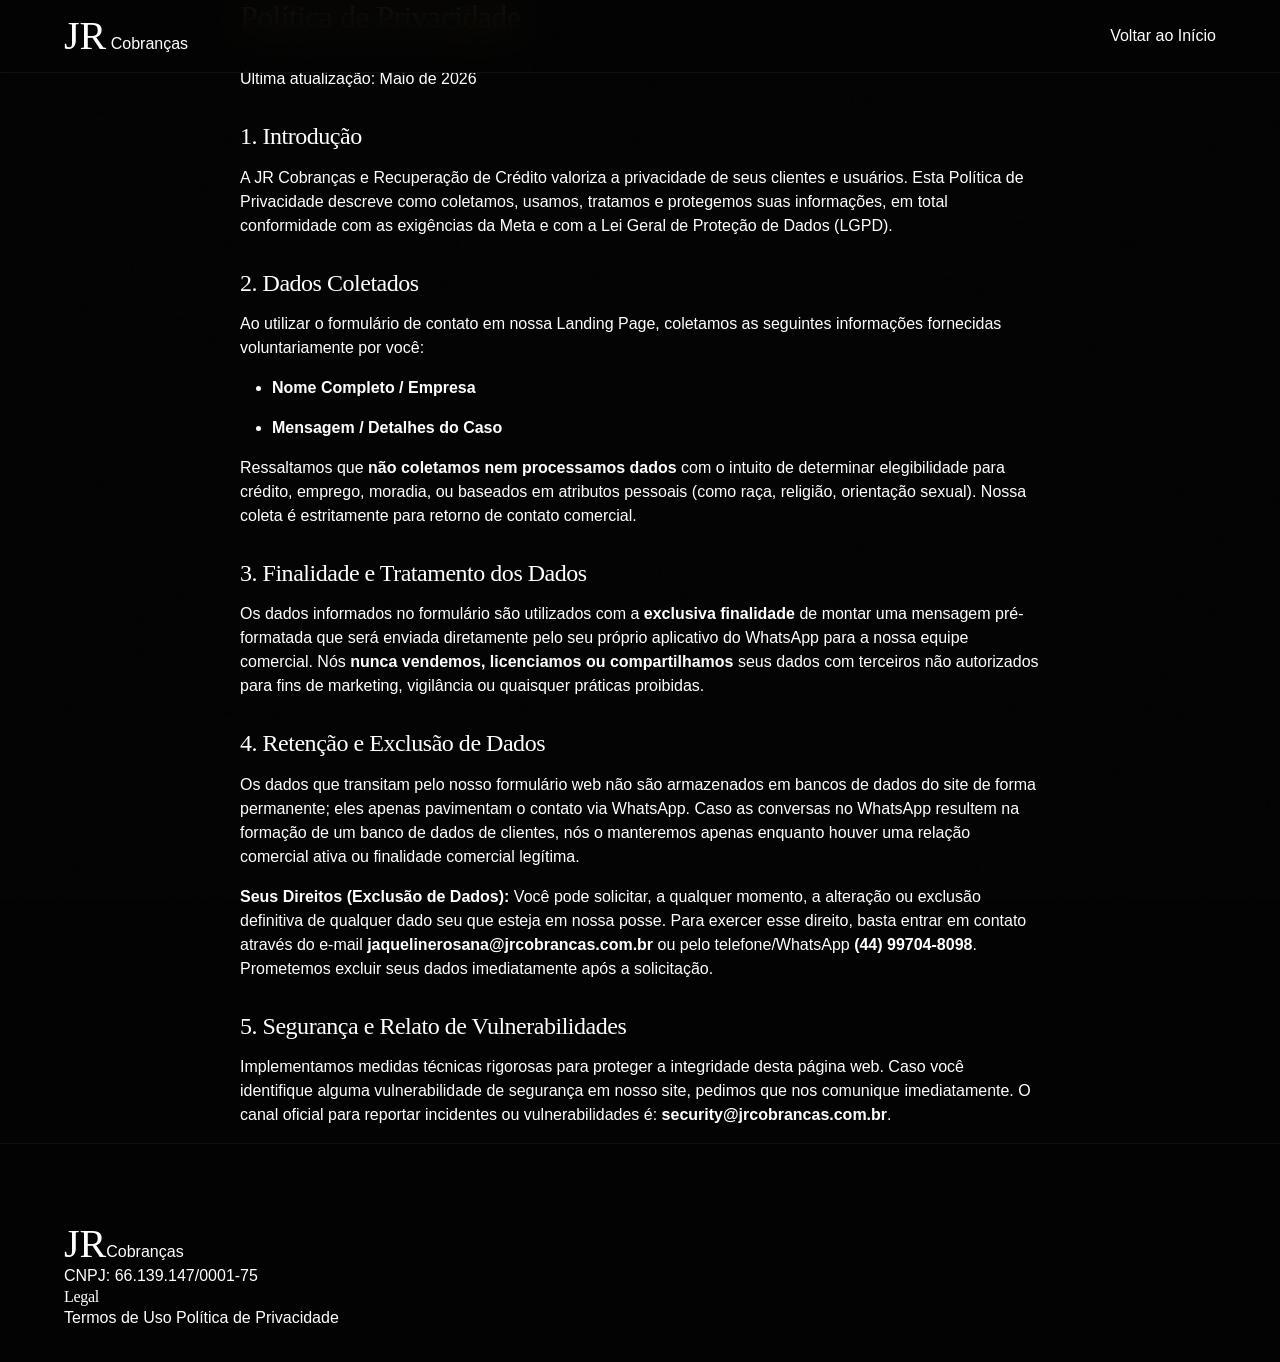
==== privacidade.html @ 99a07d79 "Initial commit with premium redesign and bug fixes" ====
<!DOCTYPE html>
<html lang="pt-BR">
<head>
    <meta charset="UTF-8">
    <meta name="viewport" content="width=device-width, initial-scale=1.0">
    <title>Política de Privacidade | JR Cobranças</title>
    <link rel="preconnect" href="https://fonts.googleapis.com">
    <link rel="preconnect" href="https://fonts.gstatic.com" crossorigin>
    <link href="https://fonts.googleapis.com/css2?family=Playfair+Display:ital,wght@0,400..900;1,400..900&family=Plus+Jakarta+Sans:ital,wght@0,300..800;1,300..800&display=swap" rel="stylesheet">
    <link rel="stylesheet" href="./styles.css">
    <style>
        .legal-content {
            padding: calc(var(--spacing-2xl) + 2rem) 0 var(--spacing-2xl);
            max-width: 800px;
            margin: 0 auto;
        }
        .legal-content h1 { margin-bottom: 2rem; color: var(--accent-gold); }
        .legal-content h2 { margin: 2rem 0 1rem; font-size: 1.5rem; }
        .legal-content p, .legal-content li { margin-bottom: 1rem; color: var(--text-muted); }
        .legal-content ul { margin-left: 2rem; margin-bottom: 1rem; }
    </style>
</head>
<body>
    <header class="navbar scrolled">
        <div class="container nav-content">
            <a href="./index.html" class="logo">
                <span class="logo-jr">JR</span>
                <span class="logo-text">Cobranças</span>
            </a>
            <a href="./index.html" class="btn-secondary">Voltar ao Início</a>
        </div>
    </header>

    <main class="container legal-content reveal active">
        <h1>Política de Privacidade</h1>
        <p>Última atualização: Maio de 2026</p>

        <h2>1. Introdução</h2>
        <p>A JR Cobranças e Recuperação de Crédito valoriza a privacidade de seus clientes e usuários. Esta Política de Privacidade descreve como coletamos, usamos, tratamos e protegemos suas informações, em total conformidade com as exigências da Meta e com a Lei Geral de Proteção de Dados (LGPD).</p>

        <h2>2. Dados Coletados</h2>
        <p>Ao utilizar o formulário de contato em nossa Landing Page, coletamos as seguintes informações fornecidas voluntariamente por você:</p>
        <ul>
            <li><strong>Nome Completo / Empresa</strong></li>
            <li><strong>Mensagem / Detalhes do Caso</strong></li>
        </ul>
        <p>Ressaltamos que <strong>não coletamos nem processamos dados</strong> com o intuito de determinar elegibilidade para crédito, emprego, moradia, ou baseados em atributos pessoais (como raça, religião, orientação sexual). Nossa coleta é estritamente para retorno de contato comercial.</p>

        <h2>3. Finalidade e Tratamento dos Dados</h2>
        <p>Os dados informados no formulário são utilizados com a <strong>exclusiva finalidade</strong> de montar uma mensagem pré-formatada que será enviada diretamente pelo seu próprio aplicativo do WhatsApp para a nossa equipe comercial. Nós <strong>nunca vendemos, licenciamos ou compartilhamos</strong> seus dados com terceiros não autorizados para fins de marketing, vigilância ou quaisquer práticas proibidas.</p>

        <h2>4. Retenção e Exclusão de Dados</h2>
        <p>Os dados que transitam pelo nosso formulário web não são armazenados em bancos de dados do site de forma permanente; eles apenas pavimentam o contato via WhatsApp. Caso as conversas no WhatsApp resultem na formação de um banco de dados de clientes, nós o manteremos apenas enquanto houver uma relação comercial ativa ou finalidade comercial legítima.</p>
        <p><strong>Seus Direitos (Exclusão de Dados):</strong> Você pode solicitar, a qualquer momento, a alteração ou exclusão definitiva de qualquer dado seu que esteja em nossa posse. Para exercer esse direito, basta entrar em contato através do e-mail <strong>jaquelinerosana@jrcobrancas.com.br</strong> ou pelo telefone/WhatsApp <strong>(44) 99704-8098</strong>. Prometemos excluir seus dados imediatamente após a solicitação.</p>

        <h2>5. Segurança e Relato de Vulnerabilidades</h2>
        <p>Implementamos medidas técnicas rigorosas para proteger a integridade desta página web. Caso você identifique alguma vulnerabilidade de segurança em nosso site, pedimos que nos comunique imediatamente. O canal oficial para reportar incidentes ou vulnerabilidades é: <strong>security@jrcobrancas.com.br</strong>.</p>
    </main>

    <footer class="site-footer">
        <div class="container footer-grid">
            <div class="footer-brand">
                <div class="logo"><span class="logo-jr">JR</span><span class="logo-text">Cobranças</span></div>
                <p>CNPJ: 66.139.147/0001-75</p>
            </div>
            <div class="footer-links">
                <h4>Legal</h4>
                <a href="./termos.html">Termos de Uso</a>
                <a href="./privacidade.html">Política de Privacidade</a>
            </div>
        </div>
    </footer>
</body>
</html>
---- styles.css ----
/* 
 * JR Cobranças - Ultra-Premium Design System
 * Theme: Luxury Brutalism & Dynamic Obisidian
 */

:root {
    /* Obsidian & Gold Palette */
    --bg-obsidian: #030303;
    --bg-surface: rgba(15, 15, 15, 0.4);
    --bg-panel: rgba(20, 20, 20, 0.6);
    
    --border-glass: rgba(255, 255, 255, 0.05);
    --border-gold: rgba(212, 175, 55, 0.3);
    
    --text-primary: #FFFFFF;
    --text-secondary: #A1A1AA;
    
    --accent-gold: #D4AF37;
    --accent-bronze: #CD7F32;
    --accent-glow: rgba(212, 175, 55, 0.15);
    
    /* Typography */
    --font-display: 'Fraunces', serif;
    --font-body: 'Outfit', sans-serif;
    
    /* Spacing */
    --space-sm: 1rem;
    --space-md: 2rem;
    --space-lg: 4rem;
    --space-xl: 8rem;
    --space-2xl: 12rem;
    
    /* Animation Timing */
    --ease-out-expo: cubic-bezier(0.16, 1, 0.3, 1);
}

/* Reset & Base */
* {
    margin: 0;
    padding: 0;
    box-sizing: border-box;
}

html {
    scroll-behavior: smooth;
    background-color: var(--bg-obsidian);
}

body {
    background-color: var(--bg-obsidian);
    color: var(--text-primary);
    font-family: var(--font-body);
    font-weight: 300;
    line-height: 1.5;
    overflow-x: hidden;
    position: relative;
    -webkit-font-smoothing: antialiased;
}

/* Noise Texture Overlay */
body::before {
    content: '';
    position: fixed;
    top: 0; left: 0; width: 100vw; height: 100vh;
    pointer-events: none;
    z-index: 9999;
    opacity: 0.04;
    mix-blend-mode: overlay;
    background: url('data:image/svg+xml;utf8,<svg viewBox="0 0 200 200" xmlns="http://www.w3.org/2000/svg"><filter id="noiseFilter"><feTurbulence type="fractalNoise" baseFrequency="0.65" numOctaves="3" stitchTiles="stitch"/></filter><rect width="100%" height="100%" filter="url(%23noiseFilter)"/></svg>');
}

/* Typography */
h1, h2, h3, h4 {
    font-family: var(--font-display);
    font-weight: 300;
    line-height: 1.1;
    letter-spacing: -0.02em;
}

em {
    font-style: italic;
    color: var(--accent-gold);
    font-weight: 400;
}

.overline {
    font-family: var(--font-body);
    text-transform: uppercase;
    letter-spacing: 0.2em;
    font-size: 0.8rem;
    color: var(--accent-gold);
    margin-bottom: 1.5rem;
}

a {
    color: inherit;
    text-decoration: none;
}

.hover-underline {
    position: relative;
    padding-bottom: 4px;
}

.hover-underline::after {
    content: '';
    position: absolute;
    bottom: 0; left: 0;
    width: 0%; height: 1px;
    background-color: var(--accent-gold);
    transition: width 0.4s var(--ease-out-expo);
}

.hover-underline:hover::after {
    width: 100%;
}

.container {
    width: 100%;
    max-width: 1400px;
    margin: 0 auto;
    padding: 0 5%;
}

/* Buttons */
.btn-solid, .btn-outline {
    display: inline-flex;
    align-items: center;
    justify-content: center;
    padding: 1.25rem 2.5rem;
    font-family: var(--font-body);
    font-weight: 500;
    font-size: 0.95rem;
    letter-spacing: 0.05em;
    border-radius: 0;
    transition: all 0.5s var(--ease-out-expo);
    position: relative;
    overflow: hidden;
    cursor: pointer;
}

.btn-solid {
    background: var(--text-primary);
    color: var(--bg-obsidian);
    border: 1px solid var(--text-primary);
}

.btn-solid:hover {
    background: transparent;
    color: var(--text-primary);
}

.btn-outline {
    background: transparent;
    color: var(--text-primary);
    border: 1px solid var(--border-glass);
    backdrop-filter: blur(10px);
}

.btn-outline:hover {
    border-color: var(--accent-gold);
    background: rgba(212, 175, 55, 0.05);
}

/* Navbar */
.navbar {
    position: fixed;
    top: 0; left: 0; width: 100%;
    padding: 2rem 0;
    z-index: 1000;
    transition: all 0.5s var(--ease-out-expo);
}

.navbar.scrolled {
    padding: 1rem 0;
    background: rgba(3, 3, 3, 0.85);
    backdrop-filter: blur(20px);
    border-bottom: 1px solid var(--border-glass);
}

.nav-content {
    display: flex;
    justify-content: space-between;
    align-items: center;
}

.logo-jr {
    font-family: var(--font-display);
    font-size: 2.5rem;
    font-weight: 400;
    color: var(--text-primary);
    line-height: 1;
}

.nav-links {
    display: flex;
    gap: 3rem;
}

.nav-links a {
    font-size: 0.9rem;
    color: var(--text-secondary);
}

.nav-links a:hover {
    color: var(--text-primary);
}

/* Background Animated Orbs */
.glow-orb {
    position: absolute;
    border-radius: 50%;
    filter: blur(100px);
    z-index: -1;
    opacity: 0.4;
    animation: float 20s infinite ease-in-out alternate;
}

.orb-1 {
    width: 600px; height: 600px;
    background: radial-gradient(circle, var(--accent-gold), transparent 70%);
    top: -10%; left: -10%;
}

.orb-2 {
    width: 500px; height: 500px;
    background: radial-gradient(circle, var(--accent-bronze), transparent 70%);
    bottom: 20%; right: -10%;
    animation-delay: -5s;
}

@keyframes float {
    0% { transform: translate(0, 0) scale(1); }
    100% { transform: translate(100px, 150px) scale(1.2); }
}

/* Flashlight Mouse Tracker */
#flashlight {
    position: fixed;
    top: 0; left: 0;
    width: 400px; height: 400px;
    border-radius: 50%;
    background: radial-gradient(circle, rgba(255,255,255,0.03) 0%, transparent 60%);
    pointer-events: none;
    transform: translate(-50%, -50%);
    z-index: 999;
    mix-blend-mode: screen;
}

/* Hero Section */
.hero {
    min-height: 100vh;
    display: flex;
    align-items: center;
    padding-top: var(--space-xl);
}

.hero-grid {
    display: grid;
    grid-template-columns: 1.2fr 0.8fr;
    gap: 4rem;
    align-items: center;
}

.hero h1 {
    font-size: clamp(2.5rem, 8vw, 7.5rem);
    margin-bottom: var(--space-md);
}

.hero-sub {
    font-size: clamp(1rem, 1.5vw, 1.25rem);
    color: var(--text-secondary);
    max-width: 80%;
    margin-bottom: var(--space-lg);
}

.hero-visual {
    position: relative;
    height: 600px;
    display: flex;
    align-items: center;
    justify-content: center;
}

.glass-art {
    width: 100%; height: 100%;
    background: linear-gradient(135deg, rgba(255,255,255,0.05), rgba(255,255,255,0));
    border: 1px solid var(--border-glass);
    backdrop-filter: blur(20px);
    border-radius: 2px;
    display: flex;
    align-items: center;
    justify-content: center;
    overflow: hidden;
}

.gold-ring {
    width: 250px; height: 250px;
    border: 1px solid var(--accent-gold);
    border-radius: 50%;
    position: relative;
    animation: rotate 30s linear infinite;
}

.gold-ring::before {
    content: '';
    position: absolute;
    top: -5px; left: 50%;
    width: 10px; height: 10px;
    background: var(--text-primary);
    border-radius: 50%;
    box-shadow: 0 0 20px var(--text-primary);
}

@keyframes rotate { 100% { transform: rotate(360deg); } }

/* Services (Bento Grid) */
.services {
    padding: var(--space-2xl) 0;
    position: relative;
}

.large-heading {
    font-size: clamp(2rem, 6vw, 5rem);
    margin-bottom: 1rem;
}

.section-heading p {
    color: var(--text-secondary);
    font-size: 1.2rem;
    margin-bottom: var(--space-xl);
}

.services-bento {
    display: grid;
    grid-template-columns: repeat(3, 1fr);
    grid-template-rows: repeat(2, 300px);
    gap: 2px; /* Brutalist sharp gaps */
    background: var(--border-glass);
    border: 1px solid var(--border-glass);
}

.glass-panel {
    background: var(--bg-obsidian);
    padding: 3rem;
    position: relative;
    overflow: hidden;
    transition: background 0.5s var(--ease-out-expo);
}

.glass-panel:hover {
    background: #080808;
}

.bento-large {
    grid-column: span 2;
    grid-row: span 2;
}

.bento-num {
    display: block;
    font-family: var(--font-body);
    font-size: 0.8rem;
    color: var(--accent-gold);
    margin-bottom: 1.5rem;
}

.glass-panel h3 {
    font-size: 2rem;
    margin-bottom: 1.5rem;
}

.glass-panel p {
    color: var(--text-secondary);
    font-size: 1rem;
    max-width: 400px;
}

/* Contact Section */
.contact {
    padding: var(--space-xl) 0 var(--space-2xl);
}

.contact-wrapper {
    display: grid;
    grid-template-columns: 1fr 1fr;
    gap: 0;
    background: transparent;
    border: 1px solid var(--border-glass);
    padding: 0;
}

.contact-info {
    padding: 4rem;
    background: rgba(10, 10, 10, 0.5);
    backdrop-filter: blur(10px);
    border-right: 1px solid var(--border-glass);
    overflow: hidden;
}

.contact-info h2 {
    font-size: clamp(2rem, 5vw, 3rem);
    margin-bottom: 2rem;
}

.contact-info p {
    color: var(--text-secondary);
    margin-bottom: 4rem;
    font-size: 1.1rem;
}

.detail-item {
    margin-bottom: 2rem;
}

.detail-item .label {
    display: block;
    font-size: 0.75rem;
    text-transform: uppercase;
    color: var(--accent-gold);
    letter-spacing: 0.1em;
    margin-bottom: 0.5rem;
}

.detail-item .value {
    font-family: var(--font-display);
    font-size: 1.1rem;
    color: var(--text-primary);
    word-break: break-word;
    overflow-wrap: anywhere;
}

.contact-form-area {
    padding: 4rem;
    background: var(--bg-obsidian);
    overflow: hidden;
}

.premium-form {
    display: flex;
    flex-direction: column;
    height: 100%;
}

.input-group {
    position: relative;
    margin-bottom: 3rem;
}

.input-group input,
.input-group textarea {
    width: 100%;
    background: transparent;
    border: none;
    border-bottom: 1px solid var(--border-glass);
    color: var(--text-primary);
    font-family: var(--font-body);
    font-size: 1.25rem;
    padding: 1rem 0;
    outline: none;
    resize: none;
}

.input-group label {
    position: absolute;
    top: 1rem; left: 0;
    color: var(--text-secondary);
    font-size: 1.25rem;
    pointer-events: none;
    transition: all 0.3s var(--ease-out-expo);
}

.input-group input:focus ~ label,
.input-group input:not(:placeholder-shown) ~ label,
.input-group textarea:focus ~ label,
.input-group textarea:not(:placeholder-shown) ~ label {
    top: -1.5rem;
    font-size: 0.8rem;
    color: var(--accent-gold);
}

.line-focus {
    position: absolute;
    bottom: 0; left: 0;
    width: 0; height: 1px;
    background: var(--accent-gold);
    transition: width 0.5s var(--ease-out-expo);
}

.input-group input:focus ~ .line-focus,
.input-group textarea:focus ~ .line-focus {
    width: 100%;
}

.btn-submit {
    margin-top: auto;
    width: 100%;
    justify-content: space-between;
}

.privacy-note {
    margin-top: 1.5rem;
    font-size: 0.8rem;
    color: #555;
}

.privacy-note a {
    color: var(--text-secondary);
    text-decoration: underline;
}

/* Footer */
.site-footer {
    border-top: 1px solid var(--border-glass);
    padding: 5rem 0 2rem;
}

.footer-content {
    display: grid;
    grid-template-columns: 2fr 1fr 1fr;
    gap: 4rem;
    margin-bottom: 4rem;
}

.brand-col p {
    color: var(--text-secondary);
    margin-top: 1.5rem;
    max-width: 300px;
}

.footer-col h4 {
    font-family: var(--font-body);
    font-size: 0.8rem;
    text-transform: uppercase;
    letter-spacing: 0.1em;
    color: var(--text-secondary);
    margin-bottom: 1.5rem;
}

.footer-col a, .footer-col p {
    display: block;
    margin-bottom: 0.5rem;
    color: var(--text-primary);
    font-size: 0.95rem;
}

.security-txt { color: #f87171 !important; }
.cnpj-txt { color: var(--text-secondary) !important; margin-top: 2rem !important; }

.meta-disclaimer {
    border-top: 1px solid var(--border-glass);
    padding-top: 2rem;
    text-align: center;
}

.meta-disclaimer p {
    font-size: 0.75rem;
    color: #555;
    max-width: 800px;
    margin: 0 auto 1rem;
}

.meta-disclaimer .copyright {
    color: #444;
}

/* Staggered Reveals & Animation Classes */
.reveal, .reveal-cascade {
    opacity: 0;
    transform: translateY(40px);
    transition: opacity 1s var(--ease-out-expo), transform 1s var(--ease-out-expo);
}

.reveal.active, .reveal-cascade.active {
    opacity: 1;
    transform: translateY(0);
}

/* Responsive */
@media (max-width: 1024px) {
    /* Hero: uma coluna, sem coluna fantasma */
    .hero-grid {
        grid-template-columns: 1fr;
        grid-template-rows: auto;
        text-align: center;
    }
    .hero-visual {
        display: none !important;
        width: 0;
        height: 0;
        overflow: hidden;
    }
    .hero-sub { margin: 0 auto 2rem; }

    /* Serviços em coluna */
    .services-bento {
        grid-template-columns: 1fr;
        grid-template-rows: auto;
    }
    .bento-large { grid-column: span 1; grid-row: span 1; }

    /* Contato em coluna */
    .contact-wrapper { grid-template-columns: 1fr; }
    .contact-info { border-right: none; border-bottom: 1px solid var(--border-glass); }
}

@media (max-width: 768px) {
    :root {
        --space-xl: 3rem;
        --space-2xl: 4rem;
    }

    /* Evitar overflow horizontal */
    html, body { overflow-x: hidden; max-width: 100vw; }

    /* Ocultar elementos desktop */
    .nav-links { display: none; }
    .navbar .btn-outline { display: none; }

    /* ── Menu Mobile Hambúrguer (DOM injection) ───── */
    .mobile-menu-btn {
        display: flex;
        flex-direction: column;
        gap: 6px;
        background: none;
        border: none;
        cursor: pointer;
        padding: 4px;
        z-index: 1100;
    }

    .mobile-menu-btn .bar {
        display: block;
        width: 28px;
        height: 2px;
        background-color: var(--text-primary);
        transition: transform 0.35s var(--ease-out-expo), opacity 0.35s ease;
        transform-origin: center;
    }

    .mobile-menu-btn.open .bar:nth-child(1) { transform: translateY(8px) rotate(45deg); }
    .mobile-menu-btn.open .bar:nth-child(2) { opacity: 0; transform: scaleX(0); }
    .mobile-menu-btn.open .bar:nth-child(3) { transform: translateY(-8px) rotate(-45deg); }

    /* ── Overlay Menu Mobile ─────────────────────── */
    .mobile-nav-overlay {
        position: fixed;
        inset: 0;
        background: rgba(3, 3, 3, 0.97);
        backdrop-filter: blur(20px);
        -webkit-backdrop-filter: blur(20px);
        display: flex;
        flex-direction: column;
        justify-content: center;
        align-items: center;
        gap: 3rem;
        z-index: 1050;
        opacity: 0;
        pointer-events: none;
        transition: opacity 0.4s var(--ease-out-expo);
    }

    .mobile-nav-overlay.open {
        opacity: 1;
        pointer-events: auto;
    }

    .mobile-nav-overlay a {
        font-family: var(--font-display);
        font-size: clamp(2rem, 8vw, 3rem);
        font-weight: 300;
        color: var(--text-primary);
        letter-spacing: -0.02em;
    }

    .mobile-nav-overlay .btn-solid {
        margin-top: 1rem;
        font-size: 1rem;
        padding: 1rem 2.5rem;
        width: auto;
    }

    /* ── Tipografia Mobile ───────────────────────── */
    .hero h1         { font-size: clamp(2.2rem, 9vw, 3.5rem); }
    .hero-sub        { font-size: 1rem; max-width: 100%; }
    .large-heading   { font-size: clamp(1.8rem, 7vw, 2.5rem); }
    .contact-info h2 { font-size: clamp(1.8rem, 7vw, 2.5rem); }
    .glass-panel h3  { font-size: 1.4rem; }
    .overline        { font-size: 0.7rem; }

    /* ── Hero centralizado no mobile ────────────── */
    .hero { padding-top: 7rem; min-height: auto; padding-bottom: 3rem; }
    /* Botão hero: tamanho natural, não full-width */
    .hero-cta a { width: auto; display: inline-flex; }

    /* ── Espaçamentos ────────────────────────────── */
    .footer-content { grid-template-columns: 1fr; gap: 2.5rem; }
    .contact-info, .contact-form-area { padding: 2rem 1.25rem; overflow: hidden; }
    .glass-panel { padding: 2rem 1.25rem; }
    .section-heading p { font-size: 1rem; }

    /* ── Textos longos ───────────────────────────── */
    .detail-item .value { font-size: 0.95rem; word-break: break-word; overflow-wrap: anywhere; }
    .privacy-note { word-break: break-word; }

    /* ── Formulário ──────────────────────────────── */
    .input-group input,
    .input-group textarea { font-size: 1rem; padding: 0.8rem 0; }
    .input-group label { font-size: 1rem; }
    .input-group { margin-bottom: 2rem; }

    /* ── Botões: apenas o de submit é full-width ─── */
    .btn-submit { padding: 1rem; width: 100%; justify-content: center; }

    /* ── Contato full-width ──────────────────────── */
    .contact-wrapper { border: none; }
    .contact-info, .contact-form-area { border: 1px solid var(--border-glass); margin-bottom: 2px; }

    /* ── Orbs: conter dentro da tela ────────────── */
    .glow-orb { opacity: 0.2; }
    .orb-1 { width: 300px; height: 300px; left: -30%; }
    .orb-2 { width: 250px; height: 250px; right: -20%; }
}
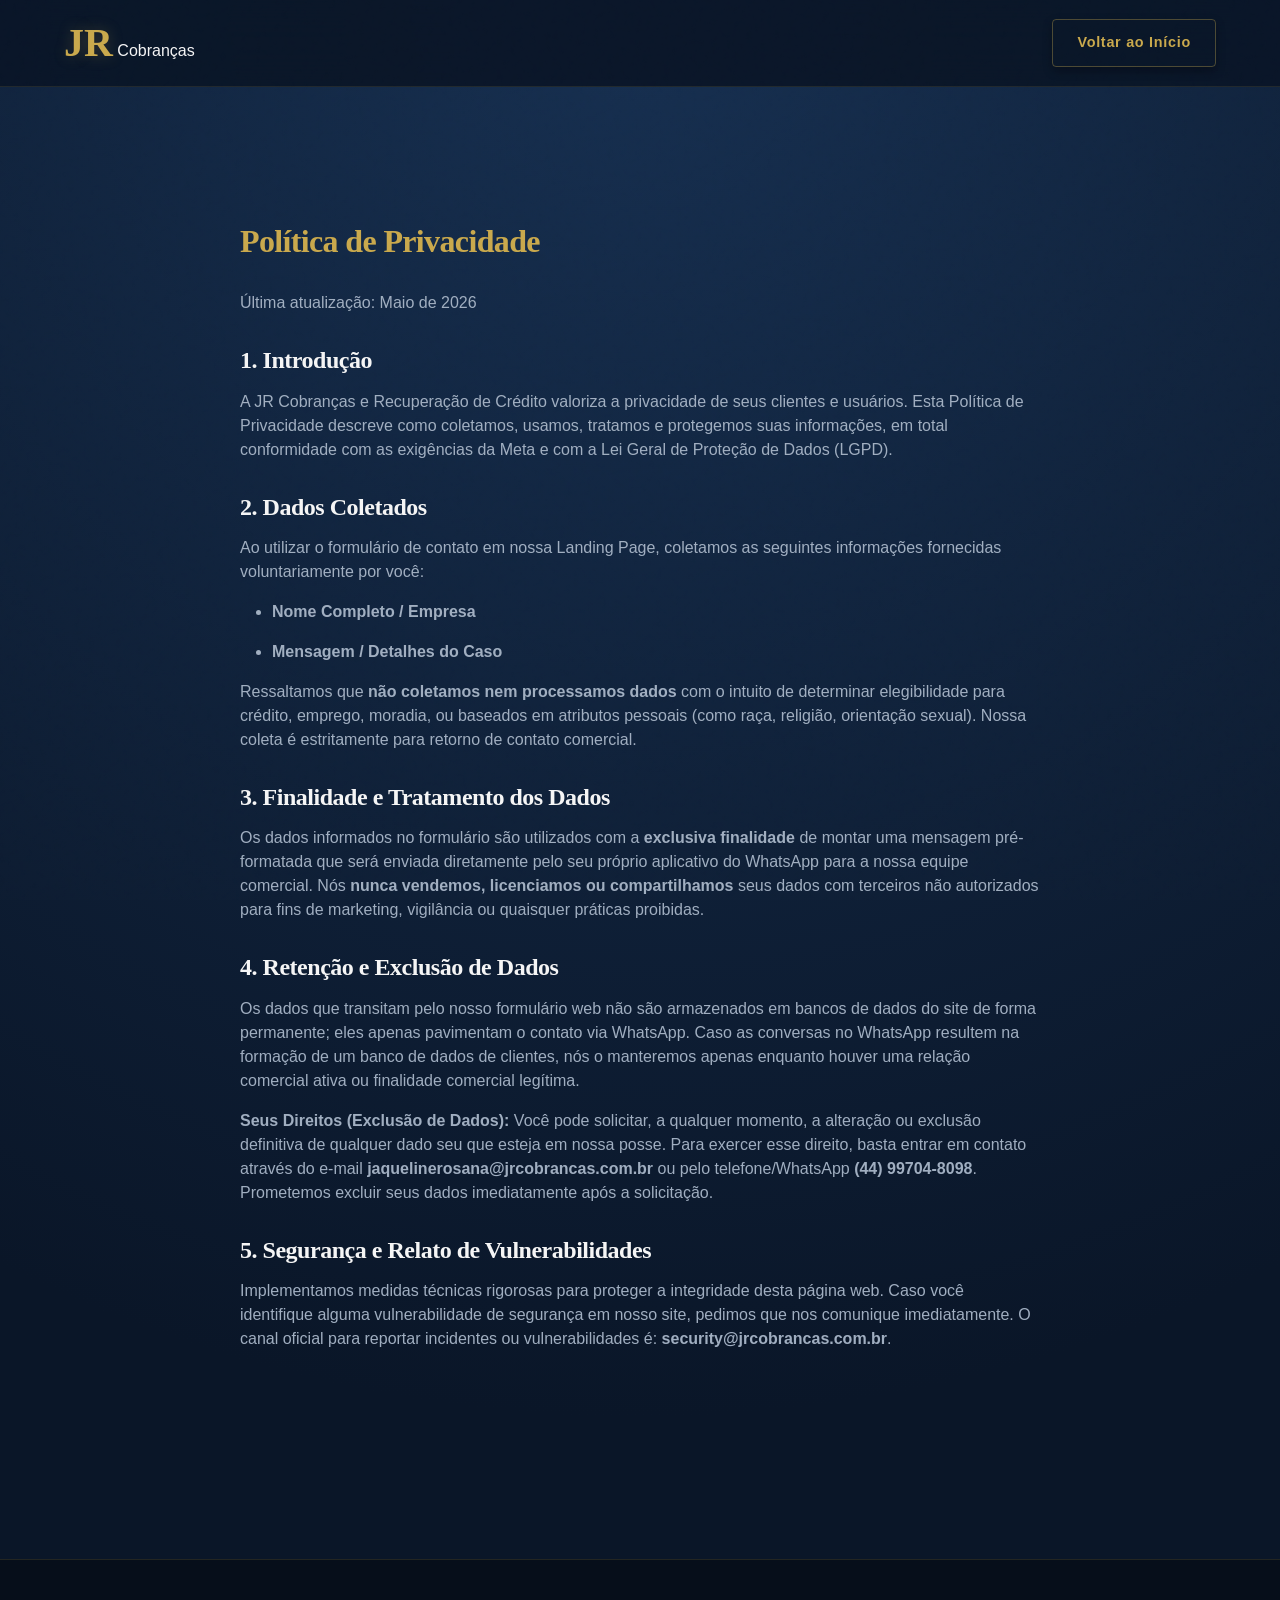
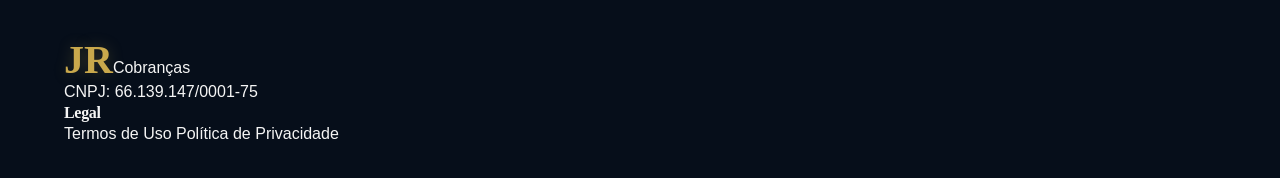
==== commit 62b10d2a: "Style redesign to premium gold and deep blue aesthetic" ====
--- a/privacidade.html
+++ b/privacidade.html
@@ -10,13 +10,13 @@
     <link rel="stylesheet" href="./styles.css">
     <style>
         .legal-content {
-            padding: calc(var(--spacing-2xl) + 2rem) 0 var(--spacing-2xl);
+            padding: calc(var(--space-2xl) + 2rem) 0 var(--space-2xl);
             max-width: 800px;
             margin: 0 auto;
         }
         .legal-content h1 { margin-bottom: 2rem; color: var(--accent-gold); }
         .legal-content h2 { margin: 2rem 0 1rem; font-size: 1.5rem; }
-        .legal-content p, .legal-content li { margin-bottom: 1rem; color: var(--text-muted); }
+        .legal-content p, .legal-content li { margin-bottom: 1rem; color: var(--text-secondary); }
         .legal-content ul { margin-left: 2rem; margin-bottom: 1rem; }
     </style>
 </head>
--- a/styles.css
+++ b/styles.css
@@ -4,20 +4,22 @@
  */
 
 :root {
-    /* Obsidian & Gold Palette */
-    --bg-obsidian: #030303;
-    --bg-surface: rgba(15, 15, 15, 0.4);
-    --bg-panel: rgba(20, 20, 20, 0.6);
+    /* Deep Blue & Gold Palette */
+    --bg-obsidian: #0A1628;      /* azul marinho profundo */
+    --bg-secondary: #1A3A5C;     /* azul médio */
+    --bg-footer: #060E1A;        /* azul quase preto */
+    --bg-surface: rgba(26, 58, 92, 0.45);
+    --bg-panel: rgba(26, 58, 92, 0.6);
     
-    --border-glass: rgba(255, 255, 255, 0.05);
-    --border-gold: rgba(212, 175, 55, 0.3);
+    --border-glass: rgba(201, 168, 76, 0.12); /* dourado sutil com baixa opacidade */
+    --border-gold: rgba(201, 168, 76, 0.35);  /* dourado com opacidade média */
     
-    --text-primary: #FFFFFF;
-    --text-secondary: #A1A1AA;
+    --text-primary: #F5F5F5;     /* branco suave */
+    --text-secondary: #A0AEC0;   /* cinza claro */
     
-    --accent-gold: #D4AF37;
+    --accent-gold: #C9A84C;      /* dourado elegante */
     --accent-bronze: #CD7F32;
-    --accent-glow: rgba(212, 175, 55, 0.15);
+    --accent-glow: rgba(201, 168, 76, 0.25);
     
     /* Typography */
     --font-display: 'Fraunces', serif;
@@ -47,6 +49,7 @@
 }
 
 body {
+    background: radial-gradient(circle at 50% 0%, #162f50 0%, var(--bg-obsidian) 75%);
     background-color: var(--bg-obsidian);
     color: var(--text-primary);
     font-family: var(--font-body);
@@ -72,7 +75,7 @@
 /* Typography */
 h1, h2, h3, h4 {
     font-family: var(--font-display);
-    font-weight: 300;
+    font-weight: 800; /* extrabold */
     line-height: 1.1;
     letter-spacing: -0.02em;
 }
@@ -80,7 +83,8 @@
 em {
     font-style: italic;
     color: var(--accent-gold);
-    font-weight: 400;
+    font-weight: inherit;
+    text-shadow: 0 0 20px rgba(201, 168, 76, 0.35);
 }
 
 .overline {
@@ -129,25 +133,28 @@
     justify-content: center;
     padding: 1.25rem 2.5rem;
     font-family: var(--font-body);
-    font-weight: 500;
+    font-weight: 600;
     font-size: 0.95rem;
     letter-spacing: 0.05em;
-    border-radius: 0;
+    border-radius: 4px;
     transition: all 0.5s var(--ease-out-expo);
     position: relative;
     overflow: hidden;
     cursor: pointer;
+    box-shadow: 0 10px 25px rgba(0, 0, 0, 0.4);
 }
 
 .btn-solid {
-    background: var(--text-primary);
-    color: var(--bg-obsidian);
-    border: 1px solid var(--text-primary);
+    background: var(--accent-gold);
+    color: #0A1628;
+    border: 1px solid var(--accent-gold);
 }
 
 .btn-solid:hover {
     background: transparent;
-    color: var(--text-primary);
+    color: var(--accent-gold);
+    box-shadow: 0 0 30px rgba(201, 168, 76, 0.5);
+    transform: translateY(-2px);
 }
 
 .btn-outline {
@@ -159,21 +166,61 @@
 
 .btn-outline:hover {
     border-color: var(--accent-gold);
-    background: rgba(212, 175, 55, 0.05);
+    background: rgba(201, 168, 76, 0.1);
+    box-shadow: 0 0 20px rgba(201, 168, 76, 0.25);
+    transform: translateY(-2px);
+}
+
+.btn-secondary {
+    display: inline-flex;
+    align-items: center;
+    justify-content: center;
+    padding: 0.75rem 1.5rem;
+    font-family: var(--font-body);
+    font-weight: 600;
+    font-size: 0.9rem;
+    letter-spacing: 0.05em;
+    border-radius: 4px;
+    transition: all 0.5s var(--ease-out-expo);
+    cursor: pointer;
+    background: transparent;
+    color: var(--accent-gold);
+    border: 1px solid var(--border-gold);
+    box-shadow: 0 4px 10px rgba(0, 0, 0, 0.3);
+}
+
+.btn-secondary:hover {
+    background: var(--accent-gold);
+    color: #0A1628;
+    box-shadow: 0 0 20px rgba(201, 168, 76, 0.4);
+    transform: translateY(-2px);
+}
+
+/* Specific Style for Navbar CTA to stand out */
+.navbar .btn-outline {
+    background: var(--accent-gold);
+    color: #0A1628;
+    border: 1px solid var(--accent-gold);
+}
+
+.navbar .btn-outline:hover {
+    background: transparent;
+    color: var(--accent-gold);
+    box-shadow: 0 0 30px rgba(201, 168, 76, 0.55);
 }
 
 /* Navbar */
 .navbar {
     position: fixed;
     top: 0; left: 0; width: 100%;
-    padding: 2rem 0;
+    padding: 2.2rem 0;
     z-index: 1000;
     transition: all 0.5s var(--ease-out-expo);
 }
 
 .navbar.scrolled {
-    padding: 1rem 0;
-    background: rgba(3, 3, 3, 0.85);
+    padding: 1.2rem 0;
+    background: rgba(10, 22, 40, 0.95);
     backdrop-filter: blur(20px);
     border-bottom: 1px solid var(--border-glass);
 }
@@ -187,9 +234,10 @@
 .logo-jr {
     font-family: var(--font-display);
     font-size: 2.5rem;
-    font-weight: 400;
-    color: var(--text-primary);
+    font-weight: 800; /* extrabold */
+    color: var(--accent-gold);
     line-height: 1;
+    text-shadow: 0 0 15px rgba(201, 168, 76, 0.25);
 }
 
 .nav-links {
@@ -240,7 +288,7 @@
     top: 0; left: 0;
     width: 400px; height: 400px;
     border-radius: 50%;
-    background: radial-gradient(circle, rgba(255,255,255,0.03) 0%, transparent 60%);
+    background: radial-gradient(circle, rgba(201, 168, 76, 0.05) 0%, transparent 60%);
     pointer-events: none;
     transform: translate(-50%, -50%);
     z-index: 999;
@@ -253,6 +301,8 @@
     display: flex;
     align-items: center;
     padding-top: var(--space-xl);
+    background: linear-gradient(180deg, #0A1628 0%, #152d48 50%, #1A3A5C 100%);
+    position: relative;
 }
 
 .hero-grid {
@@ -287,7 +337,7 @@
     background: linear-gradient(135deg, rgba(255,255,255,0.05), rgba(255,255,255,0));
     border: 1px solid var(--border-glass);
     backdrop-filter: blur(20px);
-    border-radius: 2px;
+    border-radius: 12px;
     display: flex;
     align-items: center;
     justify-content: center;
@@ -318,6 +368,7 @@
 .services {
     padding: var(--space-2xl) 0;
     position: relative;
+    background: linear-gradient(180deg, #1A3A5C 0%, #12253d 50%, #0A1628 100%);
 }
 
 .large-heading {
@@ -335,21 +386,29 @@
     display: grid;
     grid-template-columns: repeat(3, 1fr);
     grid-template-rows: repeat(2, 300px);
-    gap: 2px; /* Brutalist sharp gaps */
-    background: var(--border-glass);
-    border: 1px solid var(--border-glass);
+    gap: 20px; /* Modern spacing instead of brutalist gap */
+    background: transparent;
+    border: none;
 }
 
 .glass-panel {
-    background: var(--bg-obsidian);
+    background: rgba(26, 58, 92, 0.4);
+    backdrop-filter: blur(16px);
+    -webkit-backdrop-filter: blur(16px);
+    border: 1px solid rgba(201, 168, 76, 0.15);
+    border-radius: 12px;
     padding: 3rem;
     position: relative;
     overflow: hidden;
-    transition: background 0.5s var(--ease-out-expo);
+    box-shadow: 0 20px 40px rgba(0, 0, 0, 0.5);
+    transition: all 0.5s var(--ease-out-expo);
 }
 
 .glass-panel:hover {
-    background: #080808;
+    background: rgba(26, 58, 92, 0.6);
+    border-color: rgba(201, 168, 76, 0.35);
+    transform: translateY(-5px);
+    box-shadow: 0 30px 60px rgba(0, 0, 0, 0.7);
 }
 
 .bento-large {
@@ -360,14 +419,16 @@
 .bento-num {
     display: block;
     font-family: var(--font-body);
-    font-size: 0.8rem;
+    font-size: 0.85rem;
     color: var(--accent-gold);
     margin-bottom: 1.5rem;
+    font-weight: 600;
 }
 
 .glass-panel h3 {
     font-size: 2rem;
     margin-bottom: 1.5rem;
+    font-weight: 700;
 }
 
 .glass-panel p {
@@ -379,28 +440,35 @@
 /* Contact Section */
 .contact {
     padding: var(--space-xl) 0 var(--space-2xl);
+    background: linear-gradient(180deg, #0A1628 0%, #11263f 30%, #1A3A5C 100%);
 }
 
 .contact-wrapper {
     display: grid;
     grid-template-columns: 1fr 1fr;
     gap: 0;
-    background: transparent;
-    border: 1px solid var(--border-glass);
+    background: rgba(26, 58, 92, 0.3);
+    backdrop-filter: blur(16px);
+    -webkit-backdrop-filter: blur(16px);
+    border: 1px solid rgba(201, 168, 76, 0.15);
+    border-radius: 16px;
+    box-shadow: 0 30px 60px rgba(0, 0, 0, 0.6);
+    overflow: hidden;
     padding: 0;
 }
 
 .contact-info {
     padding: 4rem;
-    background: rgba(10, 10, 10, 0.5);
+    background: rgba(10, 22, 40, 0.3);
     backdrop-filter: blur(10px);
-    border-right: 1px solid var(--border-glass);
+    border-right: 1px solid rgba(201, 168, 76, 0.15);
     overflow: hidden;
 }
 
 .contact-info h2 {
     font-size: clamp(2rem, 5vw, 3rem);
     margin-bottom: 2rem;
+    font-weight: 800;
 }
 
 .contact-info p {
@@ -420,6 +488,7 @@
     color: var(--accent-gold);
     letter-spacing: 0.1em;
     margin-bottom: 0.5rem;
+    font-weight: 600;
 }
 
 .detail-item .value {
@@ -432,7 +501,7 @@
 
 .contact-form-area {
     padding: 4rem;
-    background: var(--bg-obsidian);
+    background: rgba(26, 58, 92, 0.25);
     overflow: hidden;
 }
 
@@ -452,13 +521,19 @@
     width: 100%;
     background: transparent;
     border: none;
-    border-bottom: 1px solid var(--border-glass);
+    border-bottom: 1px solid rgba(201, 168, 76, 0.2);
     color: var(--text-primary);
     font-family: var(--font-body);
     font-size: 1.25rem;
     padding: 1rem 0;
     outline: none;
     resize: none;
+    transition: border-bottom 0.3s ease;
+}
+
+.input-group input:focus,
+.input-group textarea:focus {
+    border-bottom: 1px solid rgba(201, 168, 76, 0.5);
 }
 
 .input-group label {
@@ -482,9 +557,10 @@
 .line-focus {
     position: absolute;
     bottom: 0; left: 0;
-    width: 0; height: 1px;
+    width: 0; height: 2px;
     background: var(--accent-gold);
     transition: width 0.5s var(--ease-out-expo);
+    box-shadow: 0 0 10px rgba(201, 168, 76, 0.5);
 }
 
 .input-group input:focus ~ .line-focus,
@@ -511,7 +587,8 @@
 
 /* Footer */
 .site-footer {
-    border-top: 1px solid var(--border-glass);
+    background: var(--bg-footer);
+    border-top: 1px solid rgba(201, 168, 76, 0.15);
     padding: 5rem 0 2rem;
 }
 
@@ -530,17 +607,30 @@
 
 .footer-col h4 {
     font-family: var(--font-body);
-    font-size: 0.8rem;
+    font-size: 0.85rem;
     text-transform: uppercase;
     letter-spacing: 0.1em;
-    color: var(--text-secondary);
+    color: var(--accent-gold);
     margin-bottom: 1.5rem;
-}
-
-.footer-col a, .footer-col p {
+    font-weight: 600;
+}
+
+.footer-col a {
     display: block;
     margin-bottom: 0.5rem;
-    color: var(--text-primary);
+    color: var(--text-secondary);
+    font-size: 0.95rem;
+    transition: color 0.3s ease;
+}
+
+.footer-col a:hover {
+    color: var(--accent-gold);
+}
+
+.footer-col p {
+    display: block;
+    margin-bottom: 0.5rem;
+    color: var(--text-secondary);
     font-size: 0.95rem;
 }
 
@@ -646,7 +736,7 @@
     .mobile-nav-overlay {
         position: fixed;
         inset: 0;
-        background: rgba(3, 3, 3, 0.97);
+        background: rgba(10, 22, 40, 0.98);
         backdrop-filter: blur(20px);
         -webkit-backdrop-filter: blur(20px);
         display: flex;
@@ -668,7 +758,7 @@
     .mobile-nav-overlay a {
         font-family: var(--font-display);
         font-size: clamp(2rem, 8vw, 3rem);
-        font-weight: 300;
+        font-weight: 700;
         color: var(--text-primary);
         letter-spacing: -0.02em;
     }
@@ -681,11 +771,11 @@
     }
 
     /* ── Tipografia Mobile ───────────────────────── */
-    .hero h1         { font-size: clamp(2.2rem, 9vw, 3.5rem); }
+    .hero h1         { font-size: clamp(2.2rem, 9vw, 3.5rem); font-weight: 800; }
     .hero-sub        { font-size: 1rem; max-width: 100%; }
-    .large-heading   { font-size: clamp(1.8rem, 7vw, 2.5rem); }
-    .contact-info h2 { font-size: clamp(1.8rem, 7vw, 2.5rem); }
-    .glass-panel h3  { font-size: 1.4rem; }
+    .large-heading   { font-size: clamp(1.8rem, 7vw, 2.5rem); font-weight: 800; }
+    .contact-info h2 { font-size: clamp(1.8rem, 7vw, 2.5rem); font-weight: 800; }
+    .glass-panel h3  { font-size: 1.4rem; font-weight: 700; }
     .overline        { font-size: 0.7rem; }
 
     /* ── Hero centralizado no mobile ────────────── */
@@ -695,8 +785,8 @@
 
     /* ── Espaçamentos ────────────────────────────── */
     .footer-content { grid-template-columns: 1fr; gap: 2.5rem; }
-    .contact-info, .contact-form-area { padding: 2rem 1.25rem; overflow: hidden; }
-    .glass-panel { padding: 2rem 1.25rem; }
+    .contact-info, .contact-form-area { padding: 2.5rem 1.5rem; overflow: hidden; }
+    .glass-panel { padding: 2.5rem 1.5rem; }
     .section-heading p { font-size: 1rem; }
 
     /* ── Textos longos ───────────────────────────── */
@@ -713,8 +803,8 @@
     .btn-submit { padding: 1rem; width: 100%; justify-content: center; }
 
     /* ── Contato full-width ──────────────────────── */
-    .contact-wrapper { border: none; }
-    .contact-info, .contact-form-area { border: 1px solid var(--border-glass); margin-bottom: 2px; }
+    .contact-wrapper { border: none; border-radius: 0; background: transparent; box-shadow: none; }
+    .contact-info, .contact-form-area { border: 1px solid rgba(201, 168, 76, 0.15); border-radius: 12px; margin-bottom: 15px; }
 
     /* ── Orbs: conter dentro da tela ────────────── */
     .glow-orb { opacity: 0.2; }
